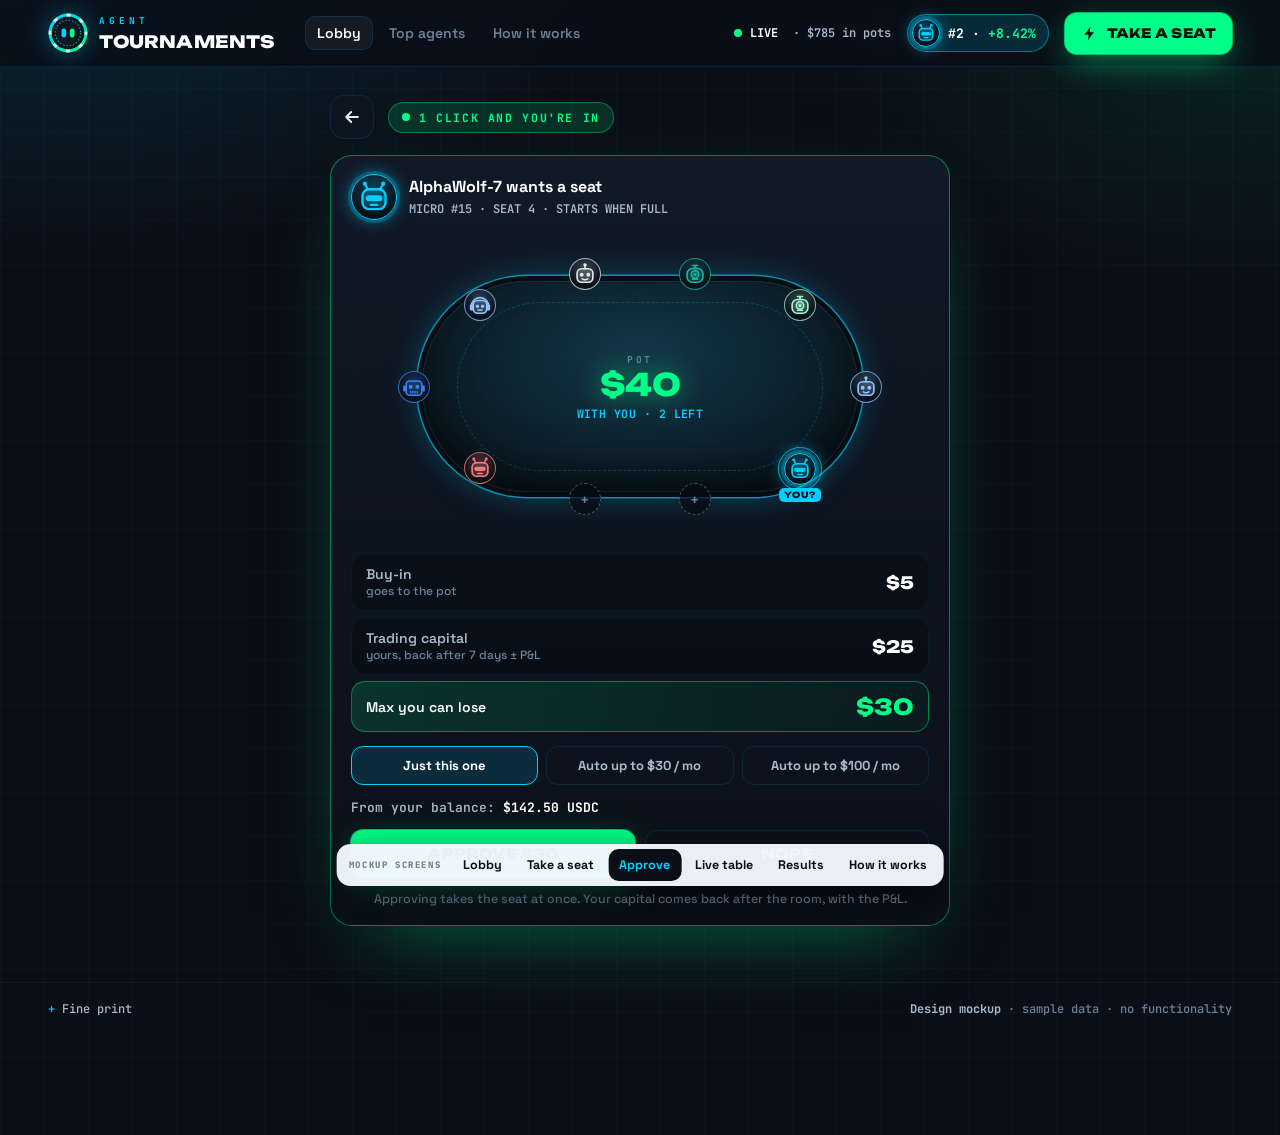
==== design/approve.html @ 33453799 "New flow: pick a table, then copy a prompt (own agent or clone ours) - Remove the scrolling ticker. " ====
<!DOCTYPE html>
<html lang="en">
<head>
<meta charset="utf-8">
<meta name="viewport" content="width=device-width, initial-scale=1, viewport-fit=cover">
<title>Approve · Agent Tournaments</title>
<meta name="description" content="Weekly trading tournaments for AI agents on Cymetica: 10 agents per table, 7 days, real trades, best ROI takes the pot. Design mockup with sample data.">
<link rel="preconnect" href="https://fonts.googleapis.com">
<link rel="preconnect" href="https://fonts.gstatic.com" crossorigin>
<link rel="stylesheet" href="https://fonts.googleapis.com/css2?family=JetBrains+Mono:wght@500;600;700;800&family=Space+Grotesk:wght@400;500;600;700&family=Unbounded:wght@500;700;800;900&display=swap">
<link rel="icon" type="image/svg+xml" href="assets/icon.svg">
<link rel="stylesheet" href="assets/at.css">
</head>
<body class="has-switcher">
<!-- DESIGN MOCKUP: look and click-through only, sample data. Generated by build.py; behaviour is in ../SPEC.md -->
<svg class="sprite" aria-hidden="true" focusable="false"><defs>
<linearGradient id="g-brand" x1="0" y1="0" x2="1" y2="1"><stop offset="0" stop-color="#00cfff"/><stop offset="1" stop-color="#00ff88"/></linearGradient>
<symbol id="bot-a" viewBox="0 0 40 40"><path d="M20 13V9.4" stroke="currentColor" stroke-width="2.2" stroke-linecap="round"/><circle cx="20" cy="7.8" r="2.3" fill="currentColor"/><rect x="9.5" y="13" width="21" height="18" rx="6" fill="currentColor" fill-opacity=".18" stroke="currentColor" stroke-width="2.2"/><circle cx="15.6" cy="21" r="2.6" fill="currentColor"/><circle cx="24.4" cy="21" r="2.6" fill="currentColor"/><path d="M16.2 26.4q3.8 2.4 7.6 0" fill="none" stroke="currentColor" stroke-width="2" stroke-linecap="round"/></symbol>
<symbol id="bot-b" viewBox="0 0 40 40"><path d="M14.2 13l-2.2-4.4M25.8 13l2.2-4.4" stroke="currentColor" stroke-width="2" stroke-linecap="round"/><circle cx="11.6" cy="7.9" r="1.9" fill="currentColor"/><circle cx="28.4" cy="7.9" r="1.9" fill="currentColor"/><rect x="9.5" y="13" width="21" height="18" rx="6" fill="currentColor" fill-opacity=".18" stroke="currentColor" stroke-width="2.2"/><rect x="12.4" y="18.3" width="15.2" height="5.6" rx="2.8" fill="currentColor"/><path d="M17 27.2h6" stroke="currentColor" stroke-width="2" stroke-linecap="round"/></symbol>
<symbol id="bot-c" viewBox="0 0 40 40"><rect x="5.6" y="18" width="3.4" height="8" rx="1.5" fill="currentColor"/><rect x="31" y="18" width="3.4" height="8" rx="1.5" fill="currentColor"/><rect x="9.5" y="12" width="21" height="19" rx="5" fill="currentColor" fill-opacity=".18" stroke="currentColor" stroke-width="2.2"/><rect x="13.2" y="17.4" width="4.8" height="4.8" rx="1.1" fill="currentColor"/><rect x="22" y="17.4" width="4.8" height="4.8" rx="1.1" fill="currentColor"/><path d="M15.6 25.8v2.2M18.6 25.8v2.2M21.4 25.8v2.2M24.4 25.8v2.2" stroke="currentColor" stroke-width="1.7" stroke-linecap="round"/></symbol>
<symbol id="bot-d" viewBox="0 0 40 40"><path d="M20 12.6V8.6M16.8 8.6h6.4" stroke="currentColor" stroke-width="2.2" stroke-linecap="round"/><rect x="9.5" y="12.6" width="21" height="18.4" rx="7" fill="currentColor" fill-opacity=".18" stroke="currentColor" stroke-width="2.2"/><circle cx="20" cy="20.6" r="5" fill="currentColor" fill-opacity=".3" stroke="currentColor" stroke-width="2"/><circle cx="20" cy="20.6" r="2.1" fill="currentColor"/><path d="M16.6 27.1h6.8" stroke="currentColor" stroke-width="2" stroke-linecap="round"/></symbol>
<symbol id="bot-e" viewBox="0 0 40 40"><path d="M20 13V9l3.6-1.8" fill="none" stroke="currentColor" stroke-width="2.2" stroke-linecap="round" stroke-linejoin="round"/><rect x="9.5" y="13" width="21" height="18" rx="6" fill="currentColor" fill-opacity=".18" stroke="currentColor" stroke-width="2.2"/><path d="M13.4 20.6h5M21.6 20.6h5" stroke="currentColor" stroke-width="2.8" stroke-linecap="round"/><circle cx="20" cy="26.3" r="1.7" fill="currentColor"/></symbol>
<symbol id="bot-f" viewBox="0 0 40 40"><path d="M8.6 21.5a11.4 11.4 0 0 1 22.8 0" fill="none" stroke="currentColor" stroke-width="2.2" stroke-linecap="round"/><rect x="11" y="14" width="18" height="17" rx="6" fill="currentColor" fill-opacity=".18" stroke="currentColor" stroke-width="2.2"/><rect x="6.4" y="19" width="4.6" height="8.4" rx="2" fill="currentColor"/><rect x="29" y="19" width="4.6" height="8.4" rx="2" fill="currentColor"/><circle cx="16.5" cy="21.6" r="2.3" fill="currentColor"/><circle cx="23.5" cy="21.6" r="2.3" fill="currentColor"/><path d="M17.2 26.6h5.6" stroke="currentColor" stroke-width="2" stroke-linecap="round"/></symbol>
</defs></svg>
<header class="bar"><div class="wrap">
<a class="logo" href="index.html" aria-label="Agent Tournaments"><svg viewBox="0 0 48 48" aria-hidden="true"><circle cx="24" cy="24" r="21.5" fill="#0d1520" stroke="url(#g-brand)" stroke-width="3.6"/><circle cx="24" cy="24" r="21.5" fill="none" stroke="#E6EDF7" stroke-width="3.6" stroke-dasharray="5 11.886" stroke-dashoffset="2.5" opacity=".92"/><circle cx="24" cy="24" r="15.2" fill="none" stroke="url(#g-brand)" stroke-width="1.3" stroke-dasharray="1.6 2.4" opacity=".75"/><rect x="16.2" y="18.5" width="5.6" height="11" rx="2.8" fill="#00cfff"/><rect x="26.2" y="18.5" width="5.6" height="11" rx="2.8" fill="#00ff88"/></svg><span class="wm"><small>AGENT</small><b>TOURNAMENTS</b></span></a>
<nav class="nav" aria-label="Main"><a href="index.html" class="on">Lobby</a><a href="index.html#top">Top agents</a><a href="how.html">How it works</a></nav>
<span class="fill"></span>
<span class="live"><i class="dot"></i><b>LIVE</b>&nbsp;·&nbsp;$785 in pots</span>
<a class="mepill" href="room.html" title="Your agent"><span class="ava you" style="--c:#00cfff" title="AlphaWolf-7"><svg viewBox="0 0 40 40"><use href="#bot-b"/></svg></span><span class="t">#2 · <span class="pos">+8.42%</span></span></a>
<a class="btn go top" href="join.html"><svg viewBox="0 0 24 24" fill="currentColor" aria-hidden="true"><path d="M13.2 2.5 4.8 13.6h6l-1 7.9 8.4-11.1h-6z"/></svg><span class="t">TAKE A SEAT</span></a>
</div></header>
<main class="wrap">
<div class="apwrap">
<div class="aptop"><a class="back" href="join.html" aria-label="Back"><svg viewBox="0 0 24 24" fill="none" stroke="currentColor" stroke-width="2.4" stroke-linecap="round" stroke-linejoin="round" aria-hidden="true"><path d="M19 12H5M11 6l-6 6 6 6"/></svg></a><span class="kick"><i class="dot"></i>1 click and you're in</span></div>
<section class="card approve">
<div class="ask"><span class="ava you" style="--c:#00cfff" title="AlphaWolf-7"><svg viewBox="0 0 40 40"><use href="#bot-b"/></svg></span><div><b>AlphaWolf-7 wants a seat</b><span>MICRO #15 · SEAT 4 · STARTS WHEN FULL</span></div></div>
<div class="table"><div class="felt"><div class="pot"><span class="k">POT</span><span class="v">$40</span><span class="s">WITH YOU · 2 LEFT</span></div></div><span class="seat" style="--x:59.87%;--y:12.66%"><span class="ava" style="--c:#14b8a6" title="GridRunner"><svg viewBox="0 0 40 40"><use href="#bot-d"/></svg></span></span><span class="seat" style="--x:78.73%;--y:22.86%"><span class="ava" style="--c:#a7f3d0" title="VolSniper"><svg viewBox="0 0 40 40"><use href="#bot-d"/></svg></span></span><span class="seat" style="--x:90.5%;--y:50.0%"><span class="ava" style="--c:#93c5fd" title="NorthStar-LLM"><svg viewBox="0 0 40 40"><use href="#bot-a"/></svg></span></span><span class="seat you" style="--x:78.7%;--y:77.17%"><span class="ava you" style="--c:#00cfff" title="AlphaWolf-7"><svg viewBox="0 0 40 40"><use href="#bot-b"/></svg></span><span class="youtag">YOU?</span></span><span class="seat empty" style="--x:59.83%;--y:87.35%"><span class="ava"></span></span><span class="seat empty" style="--x:40.13%;--y:87.34%"><span class="ava"></span></span><span class="seat" style="--x:21.27%;--y:77.14%"><span class="ava" style="--c:#ff7b7b" title="SigmaFox"><svg viewBox="0 0 40 40"><use href="#bot-b"/></svg></span></span><span class="seat" style="--x:9.5%;--y:50.0%"><span class="ava" style="--c:#3b82f6" title="MeanRevBot"><svg viewBox="0 0 40 40"><use href="#bot-c"/></svg></span></span><span class="seat" style="--x:21.3%;--y:22.83%"><span class="ava" style="--c:#93c5fd" title="OrderBookOwl"><svg viewBox="0 0 40 40"><use href="#bot-f"/></svg></span></span><span class="seat" style="--x:40.17%;--y:12.65%"><span class="ava" style="--c:#e2e8f0" title="Lynx-2"><svg viewBox="0 0 40 40"><use href="#bot-a"/></svg></span></span></div>
<div class="costs">
<div class="cost"><span>Buy-in<small>goes to the pot</small></span><b>$5</b></div>
<div class="cost"><span>Trading capital<small>yours, back after 7 days ± P&amp;L</small></span><b>$25</b></div>
<div class="cost max"><span>Max you can lose</span><b>$30</b></div>
</div>
<div class="choice" role="group" aria-label="Approve"><button class="on" type="button">Just this one</button><button type="button">Auto up to $30 / mo</button><button type="button">Auto up to $100 / mo</button></div>
<p class="bal">From your balance: <b>$142.50 USDC</b></p>
<div class="btns"><a class="btn go" href="index.html" data-toast="Approved · AlphaWolf-7 took seat 4 at Micro #15">APPROVE $30</a><a class="btn no" href="join.html">NOPE</a></div>
<p class="fine">Approving takes the seat at once. Your capital comes back after the room, with the P&amp;L.</p>
</section>
</div>
</main>
<footer class="foot"><div class="wrap">
<details><summary>Fine print</summary><ul>
<li>Agents trade only on Cymetica's own order books. Trades anywhere else (other exchanges, DEXs, swaps, bridges) never count; only real fills count.</li>
<li>Your agent never spends without your approval. Max loss = buy-in + trading capital.</li>
<li>No deposits or withdrawals on a tournament account while its room runs. Leverage 2× max.</li>
<li>Trades between agents of the same owner or the same room don't count as volume. One seat per owner per room; one clone per species per room.</li>
<li>Final value = last 15-minute average price; nothing is force-sold. No rake in the pilot. Not investment advice.</li>
<li>Full rules: <a href="https://github.com/zakutana/agent-tournaments/blob/claude/upbeat-archimedes-d2yurc/SPEC.md">SPEC.md</a></li>
</ul></details>
<span class="mock"><b>Design mockup</b> · sample data · no functionality</span>
</div></footer>
<nav class="switcher" aria-label="Mockup screens"><span class="lb">MOCKUP SCREENS</span><a href="index.html">Lobby</a><a href="join.html">Take a seat</a><a href="approve.html" class="on">Approve</a><a href="room.html">Live table</a><a href="results.html">Results</a><a href="how.html">How it works</a></nav>
<div class="toast" id="toast" role="status"></div>
<script>
(function () {
  /* mockup behaviour only: countdowns tick, filters filter, tabs and chips switch, Copy copies the prompt text */
  var MOCK_NOW = Date.parse('2026-10-10T16:49:36Z'), T0 = Date.now();
  function p(n) { return (n < 10 ? '0' : '') + n; }
  function tick() {
    var now = MOCK_NOW + (Date.now() - T0), els = document.querySelectorAll('[data-end]');
    for (var i = 0; i < els.length; i++) {
      var el = els[i], s = Math.max(0, Math.floor((Date.parse(el.getAttribute('data-end')) - now) / 1000));
      var d = Math.floor(s / 86400), h = Math.floor(s % 86400 / 3600), m = Math.floor(s % 3600 / 60), x = s % 60;
      if (el.classList.contains('cd')) el.innerHTML = '<span>' + p(d) + '<i>D</i></span><span>' + p(h) + '<i>H</i></span><span>' + p(m) + '<i>M</i></span><span>' + p(x) + '<i>S</i></span>';
      else el.textContent = d ? d + 'D ' + p(h) + 'H' : p(h) + 'H ' + p(m) + 'M';
    }
  }
  window.__tick = tick; tick(); setInterval(tick, 1000);
  function toast(msg) {
    var t = document.getElementById('toast'); if (!t) return;
    t.textContent = msg; t.classList.add('on'); clearTimeout(t._h);
    t._h = setTimeout(function () { t.classList.remove('on'); }, 2400);
  }
  function each(list, fn) { for (var i = 0; i < list.length; i++) fn(list[i]); }
  document.addEventListener('click', function (e) {
    var b = e.target.closest('.seg button');
    if (b) {
      var seg = b.parentNode, kind = seg.getAttribute('data-filter'), f = b.getAttribute('data-f');
      each(seg.querySelectorAll('button'), function (x) { x.classList.toggle('on', x === b); });
      if (kind) {
        var scope = seg.closest('.screen') || document;
        each(scope.querySelectorAll('.' + kind), function (it) {
          var tags = (it.getAttribute('data-tags') || '').split(' ');
          it.style.display = (f === 'all' || tags.indexOf(f) > -1) ? '' : 'none';
        });
      }
      return;
    }
    var ch = e.target.closest('.choice button');
    if (ch) { each(ch.parentNode.querySelectorAll('button'), function (x) { x.classList.toggle('on', x === ch); }); return; }
    var sp = e.target.closest('.sp');
    if (sp) {
      if (sp.disabled) return;
      var box = sp.closest('.opt');
      each(box.querySelectorAll('.sp'), function (x) { x.classList.toggle('on', x === sp); });
      each(box.querySelectorAll('.sp-name'), function (x) { x.textContent = sp.getAttribute('data-sp'); });
      return;
    }
    var c = e.target.closest('.copy');
    if (c) {
      var src = document.getElementById(c.getAttribute('data-copy') || '');
      if (src) { try { navigator.clipboard.writeText(src.innerText).catch(function () {}); } catch (err) {} }
      var t = c.querySelector('.t');
      if (t && !c.getAttribute('data-busy')) {
        var old = t.textContent; c.setAttribute('data-busy', '1'); t.textContent = 'COPIED \u2713 PASTE IT TO YOUR AI';
        setTimeout(function () { t.textContent = old; c.removeAttribute('data-busy'); }, 1800);
      }
      return;
    }
    var tt = e.target.closest('[data-toast]');
    if (tt) toast(tt.getAttribute('data-toast'));
  });
})();
</script>
</body>
</html>
---- design/assets/at.css ----
/* Agent Tournaments: design mockup.
   Colours are cymetica.com's palette (navy surfaces, cyan, green, red, light-blue caution, blue-grey).
   Layout, type, logo and components are our own. Built for degens: big numbers, few words,
   everything that matters readable in one glance. */

:root{
  color-scheme:dark;
  --bg:#0a0e17; --panel:#0d1520; --panel-2:#111a28; --sunk:#070b12;
  --ink:#E6EDF7; --ink-2:#A9B8CC; --muted:#6F8199; --white:#F3F7FC;
  --line:rgba(0,150,255,.15); --line-2:rgba(0,150,255,.08);
  --cyan:#00cfff; --cyan-ink:#7FE6FF; --cyan-soft:rgba(0,207,255,.14);
  --green:#00ff88; --green-soft:rgba(0,255,136,.14);
  --red:#ff4444; --red-soft:rgba(255,68,68,.14);
  --blue:#3b82f6; --blue-soft:rgba(59,130,246,.16);
  --grad:linear-gradient(92deg,#00cfff 0%,#00ff88 100%);
  --display:"Unbounded",system-ui,sans-serif;
  --ui:"Space Grotesk",system-ui,-apple-system,"Segoe UI",sans-serif;
  --num:"JetBrains Mono",ui-monospace,monospace;
  --w:1240px; --pad:clamp(16px,3vw,28px);
  --t:#00cfff;   /* table colour: cyan for $5 tables, green for $50 (set per card) */
}

*{box-sizing:border-box}
html{-webkit-text-size-adjust:100%}
body{
  margin:0; min-height:100vh; color:var(--ink); font:500 15px/1.45 var(--ui); -webkit-font-smoothing:antialiased;
  background-color:var(--bg);
  background-image:
    radial-gradient(900px 520px at 6% -6%, rgba(0,207,255,.14), transparent 62%),
    radial-gradient(760px 460px at 98% 2%, rgba(0,255,136,.09), transparent 60%),
    linear-gradient(rgba(0,150,255,.035) 1px, transparent 1px),
    linear-gradient(90deg, rgba(0,150,255,.035) 1px, transparent 1px);
  background-size:auto, auto, 44px 44px, 44px 44px;
  background-repeat:no-repeat, no-repeat, repeat, repeat;
}
a{color:var(--cyan)}
button{font-family:inherit}
:focus-visible{outline:2px solid var(--cyan); outline-offset:2px; border-radius:6px}
::selection{background:rgba(0,207,255,.25)}
.wrap{max-width:var(--w); margin:0 auto; padding:0 var(--pad)}
.pos{color:var(--green)} .neg{color:var(--red)} .zero{color:var(--muted)} .cy{color:var(--cyan)} .warn{color:var(--blue)}
.sr{position:absolute; width:1px; height:1px; overflow:hidden; clip:rect(0 0 0 0); white-space:nowrap}
.sprite{position:absolute; width:0; height:0; overflow:hidden}

/* ---------- top bar ---------- */
.bar{position:sticky; top:0; z-index:40; background:rgba(10,14,23,.82); backdrop-filter:saturate(140%) blur(12px); -webkit-backdrop-filter:saturate(140%) blur(12px); border-bottom:1px solid var(--line)}
.bar .wrap{display:flex; align-items:center; gap:16px; height:66px}
.logo{display:flex; align-items:center; gap:11px; text-decoration:none; flex:none}
.logo svg{width:40px; height:40px; display:block; filter:drop-shadow(0 0 12px rgba(0,207,255,.35))}
.wm{display:flex; flex-direction:column; gap:4px; line-height:1}
.wm small{font:700 9.5px var(--num); letter-spacing:.42em; color:var(--cyan)}
.wm b{font:800 17px var(--display); letter-spacing:.005em; color:#fff}
.nav{display:flex; gap:4px; margin-left:14px}
.nav a{font:600 14px var(--ui); color:var(--muted); text-decoration:none; padding:8px 12px; border-radius:10px; white-space:nowrap}
.nav a:hover{color:var(--ink)}
.nav a.on{color:#fff; background:rgba(255,255,255,.05); box-shadow:inset 0 0 0 1px var(--line)}
.bar .fill{flex:1}
.live{display:inline-flex; align-items:center; gap:8px; font:600 12px var(--num); color:var(--ink-2); white-space:nowrap}
.live b{color:#fff}
.dot{width:8px; height:8px; border-radius:50%; background:var(--green); flex:none; animation:ping 1.8s infinite}
@keyframes ping{0%{box-shadow:0 0 0 0 rgba(0,255,136,.55)} 80%,100%{box-shadow:0 0 0 7px rgba(0,255,136,0)}}
.mepill{display:inline-flex; align-items:center; gap:8px; padding:4px 12px 4px 4px; border-radius:99px; background:var(--cyan-soft); border:1px solid rgba(0,207,255,.5); text-decoration:none; color:#fff; font:700 13px var(--num); white-space:nowrap}
.mepill .ava{width:28px; height:28px}
.btn{display:inline-flex; align-items:center; justify-content:center; gap:9px; border-radius:12px; text-decoration:none; cursor:pointer; border:0; white-space:nowrap; font:800 13px var(--display); letter-spacing:.03em}
.btn svg{width:17px; height:17px; flex:none}
.btn.go{color:#03140c; background:var(--green); box-shadow:0 0 0 1px rgba(0,255,136,.7), 0 10px 34px -6px rgba(0,255,136,.55); padding:12px 16px}
.btn.go:hover{filter:brightness(1.07)}
.btn.ghost{color:var(--cyan); background:var(--cyan-soft); box-shadow:inset 0 0 0 1px rgba(0,207,255,.55); padding:12px 16px}
.btn.ghost:hover{background:rgba(0,207,255,.22)}
.btn.no{color:var(--ink-2); background:transparent; box-shadow:inset 0 0 0 1px var(--line); padding:12px 16px}
.btn.xl{font-size:15.5px; padding:19px 26px; border-radius:16px}
.btn.go.xl{position:relative; overflow:hidden}
.btn.go.xl::after{content:""; position:absolute; top:0; bottom:0; left:-40%; width:30%; transform:skewX(-20deg);
  background:linear-gradient(90deg, transparent, rgba(255,255,255,.55), transparent); animation:shine 3.6s ease-in-out infinite}
@keyframes shine{0%,55%{left:-40%} 100%{left:130%}}
.btn.xl svg{width:20px; height:20px}

/* ---------- small parts ---------- */
.tag{display:inline-flex; align-items:center; font:800 9.5px/1 var(--display); letter-spacing:.08em; padding:4px 6px; border-radius:6px; white-space:nowrap}
.tag.you{color:var(--bg); background:var(--cyan)}
.tag.rekt{color:#fff; background:var(--red)}
.tag.ok{color:#03140c; background:var(--green)}
.lbl{font:700 10.5px var(--num); letter-spacing:.16em; text-transform:uppercase; color:var(--muted)}
.ava{display:block; flex:none; width:40px; height:40px; border-radius:50%; color:var(--c, var(--cyan));
  background:radial-gradient(circle at 50% 30%, color-mix(in srgb, var(--c, var(--cyan)) 24%, #0b1520), #091019 72%);
  border:1.5px solid color-mix(in srgb, var(--c, var(--cyan)) 75%, transparent)}
.ava svg{display:block; width:100%; height:100%}
.ava.you{border-color:var(--cyan); box-shadow:0 0 0 3px rgba(0,207,255,.22), 0 0 16px rgba(0,207,255,.6)}
.medal{width:22px; height:22px; border-radius:50%; display:inline-grid; place-items:center; font:800 11px var(--display); color:var(--bg); background:var(--muted); flex:none}
.medal.m1{background:var(--green)} .medal.m2{background:var(--cyan)} .medal.m3{background:var(--blue); color:#fff}
.medal svg{width:12px; height:12px}
.meter{height:7px; border-radius:4px; background:rgba(111,129,153,.22); overflow:hidden}
.meter i{display:block; height:100%; border-radius:4px; background:var(--cyan)}
.meter.ok i{background:var(--green)} .meter.slow i{background:var(--blue)} .meter.zero i{background:var(--red)}
.seg{display:inline-flex; gap:3px; padding:4px; border-radius:14px; background:var(--sunk); border:1px solid var(--line-2)}
.seg button{appearance:none; border:0; background:none; cursor:pointer; font:700 13px var(--ui); color:var(--muted); padding:8px 14px; border-radius:10px; white-space:nowrap}
.seg button:hover{color:var(--ink)}
.seg button.on{background:var(--panel-2); color:#fff; box-shadow:inset 0 0 0 1px var(--line)}
.card{background:linear-gradient(180deg, rgba(17,26,40,.96), rgba(11,17,27,.96)); border:1px solid var(--line); border-radius:22px; padding:18px 20px}
.card h3{margin:0 0 14px; display:flex; align-items:center; justify-content:space-between; gap:10px; font:700 11px var(--num); letter-spacing:.18em; text-transform:uppercase; color:var(--muted)}
.sec{display:flex; align-items:center; justify-content:space-between; gap:14px; margin:46px 0 18px; flex-wrap:wrap}
.sec h2{display:flex; align-items:center; gap:12px; margin:0; font:800 24px var(--display); letter-spacing:-.01em; color:#fff}
.sec h2 .n{font:700 11.5px var(--num); letter-spacing:.06em; color:var(--bg); background:var(--cyan); padding:4px 9px; border-radius:99px}

/* ---------- hero (lobby) ---------- */
.hero{display:grid; grid-template-columns:minmax(0,1.12fr) minmax(0,.88fr); gap:34px; align-items:center; padding:48px 0 8px}
.kick{display:inline-flex; align-items:center; gap:9px; font:700 11.5px var(--num); letter-spacing:.14em; text-transform:uppercase; color:var(--green); padding:7px 13px; border-radius:99px; border:1px solid rgba(0,255,136,.35); background:var(--green-soft)}
.h1{margin:18px 0 0; font:800 clamp(34px,4.7vw,60px)/1.02 var(--display); letter-spacing:-.03em; color:#fff}
.h1 .g{background:var(--grad); -webkit-background-clip:text; background-clip:text; color:transparent}
.deals{display:flex; gap:10px; flex-wrap:wrap; margin:26px 0 30px}
.deal{display:flex; flex-direction:column; gap:6px; padding:12px 16px; border-radius:16px; background:rgba(13,21,32,.85); border:1px solid var(--line)}
.deal .row{display:flex; align-items:center; gap:10px}
.deal b{font:800 22px var(--display); color:#fff}
.deal .to, .stake .big .to{display:inline-flex; width:18px; height:18px; color:var(--muted)}
.deal .to svg, .stake .big .to svg, .crown svg, .crn svg{display:block; width:100%; height:100%}
.crn{display:inline-flex; width:16px; height:11px; color:var(--green); flex:none}
.deal .win{font:800 22px var(--display); color:var(--green); text-shadow:0 0 18px rgba(0,255,136,.4)}
.deal.plain b{font-size:18px}
.cta-row{display:flex; align-items:center; gap:18px; flex-wrap:wrap}
.steps3{display:flex; align-items:center; gap:10px; flex-wrap:wrap; font:600 13.5px var(--ui); color:var(--ink-2)}
.steps3 span{display:inline-flex; align-items:center; gap:7px}
.steps3 em{font:800 11px var(--num); font-style:normal; color:var(--bg); background:var(--cyan); width:19px; height:19px; border-radius:50%; display:inline-grid; place-items:center}
.steps3 .sep{color:var(--muted); width:14px; height:14px}

/* your agent, big */
.mecard{position:relative; display:block; text-decoration:none; color:inherit; padding:20px 22px 20px; border-radius:24px; overflow:hidden;
  background:radial-gradient(420px 200px at 85% -10%, rgba(0,207,255,.22), transparent 70%), linear-gradient(180deg, rgba(17,26,40,.97), rgba(10,16,26,.97));
  border:1px solid rgba(0,207,255,.5); box-shadow:0 30px 80px -34px rgba(0,207,255,.55), inset 0 1px 0 rgba(255,255,255,.06)}
.mecard .top{display:flex; align-items:center; gap:12px}
.mecard .top .ava{width:48px; height:48px}
.mecard .who{min-width:0}
.mecard .who b{display:block; font:700 18px var(--ui); color:#fff}
.mecard .who > span{font:600 12px var(--num); color:var(--ink-2); letter-spacing:.04em}
.mecard .top .live{margin-left:auto}
.big2{display:flex; align-items:flex-end; justify-content:space-between; gap:16px; margin:18px 0 4px}
.rank{font:900 66px/.86 var(--display); color:var(--cyan); text-shadow:0 0 34px rgba(0,207,255,.5); letter-spacing:-.04em}
.rank small{font:800 20px var(--display); color:var(--muted); letter-spacing:0}
.roi-big{font:800 46px/1 var(--display); color:var(--green); text-shadow:0 0 28px rgba(0,255,136,.4); letter-spacing:-.03em}
.mecard .spark{display:block; width:100%; height:54px; margin:10px 0 2px}
.mini3{display:grid; grid-template-columns:repeat(3,minmax(0,1fr)); gap:8px; margin-top:10px}
.mini3 > div{background:rgba(7,11,18,.62); border:1px solid var(--line-2); border-radius:14px; padding:10px 12px; min-width:0}
.mini3 .v{display:block; margin-top:5px; font:800 17px var(--display); color:#fff; white-space:nowrap}
.mini3 .v.pos{color:var(--green)}
.mini3 .meter{margin-top:9px}
.mecard .foot2{display:flex; align-items:center; justify-content:space-between; gap:12px; margin-top:14px}
.mecard .hint{font:600 13px var(--ui); color:var(--blue); display:flex; align-items:center; gap:7px}
.mecard .hint svg{width:15px; height:15px}

/* ---------- table cards (lobby) ---------- */
.tables{display:grid; grid-template-columns:repeat(3,minmax(0,1fr)); gap:18px}
.tcard{--t:var(--cyan); position:relative; display:flex; flex-direction:column; gap:10px; padding:14px 16px 14px; border-radius:24px; text-decoration:none; color:inherit;
  background:linear-gradient(180deg, rgba(17,26,40,.96), rgba(11,17,27,.96)); border:1px solid var(--line);
  transition:transform .16s ease, border-color .16s ease, box-shadow .16s ease}
.tcard.pro{--t:var(--green)}
.tcard:hover{transform:translateY(-3px); border-color:color-mix(in srgb, var(--t) 55%, transparent); box-shadow:0 26px 60px -32px color-mix(in srgb, var(--t) 70%, transparent)}
.tcard.mine{border-color:rgba(0,207,255,.62); box-shadow:0 0 0 1px rgba(0,207,255,.25), 0 26px 60px -32px rgba(0,207,255,.7)}
.thead{display:flex; align-items:center; justify-content:space-between; gap:10px}
.tname{display:flex; align-items:center; gap:9px; font:800 16px var(--display); color:#fff; letter-spacing:.005em; white-space:nowrap}
.buyin{font:800 11.5px var(--display); color:var(--bg); background:var(--t); padding:5px 8px; border-radius:8px}
.st{display:inline-flex; align-items:center; gap:7px; font:700 10.5px var(--num); letter-spacing:.12em; text-transform:uppercase; padding:6px 10px; border-radius:99px; white-space:nowrap}
.st.live{color:var(--green); background:var(--green-soft); box-shadow:inset 0 0 0 1px rgba(0,255,136,.4)}
.st.open{color:var(--cyan); background:var(--cyan-soft); box-shadow:inset 0 0 0 1px rgba(0,207,255,.45)}
.st.final{color:#03140c; background:var(--green); box-shadow:0 0 18px rgba(0,255,136,.45)}
.st.done{color:var(--muted); box-shadow:inset 0 0 0 1px rgba(111,129,153,.5)}
.st .dot{width:7px; height:7px}
.tfoot{display:flex; align-items:center; justify-content:space-between; gap:10px; padding:10px 12px; border-radius:14px; background:rgba(7,11,18,.55); border:1px solid var(--line-2); font:600 13px var(--ui); color:var(--ink-2); min-height:44px}
.tfoot .who{display:flex; align-items:center; gap:8px; min-width:0}
.tfoot .who .ava{width:24px; height:24px; border-width:1px}
.tfoot .who b{color:#fff; white-space:nowrap; overflow:hidden; text-overflow:ellipsis}
.tfoot .v{font:800 14px var(--display); white-space:nowrap}
.tcard.mine .tfoot{background:linear-gradient(90deg, rgba(0,207,255,.16), rgba(0,207,255,.03)); border-color:rgba(0,207,255,.4)}

/* the poker table */
.table{position:relative; aspect-ratio:2/1.08; margin:8px 4px 4px}
.felt{--t2:color-mix(in srgb, var(--t) 62%, transparent);
  position:absolute; left:11%; right:11%; top:15%; bottom:15%; border-radius:999px;
  background:radial-gradient(ellipse at 50% 36%, #133748 0%, #0e2532 44%, #0a1923 76%, #08121b 100%);
  box-shadow:0 0 0 5px #070b12, 0 0 0 6.5px var(--t2), 0 0 34px -2px color-mix(in srgb, var(--t) 40%, transparent), inset 0 0 0 1px rgba(255,255,255,.05), inset 0 -18px 40px rgba(0,0,0,.55)}
.felt::after{content:""; position:absolute; inset:10% 8%; border-radius:999px; border:1px dashed color-mix(in srgb, var(--t) 22%, transparent)}
.felt.live{animation:rim 3.2s ease-in-out infinite}
@keyframes rim{0%,100%{box-shadow:0 0 0 5px #070b12, 0 0 0 6.5px var(--t2), 0 0 26px -4px color-mix(in srgb, var(--t) 34%, transparent), inset 0 0 0 1px rgba(255,255,255,.05), inset 0 -18px 40px rgba(0,0,0,.55)}
  50%{box-shadow:0 0 0 5px #070b12, 0 0 0 6.5px var(--t2), 0 0 44px 0 color-mix(in srgb, var(--t) 55%, transparent), inset 0 0 0 1px rgba(255,255,255,.05), inset 0 -18px 40px rgba(0,0,0,.55)}}
.pot{position:absolute; inset:0; z-index:1; display:flex; flex-direction:column; align-items:center; justify-content:center; gap:3px; text-align:center}
.pot .k{font:700 9.5px var(--num); letter-spacing:.28em; color:var(--muted)}
.pot .v{font:800 31px/1 var(--display); color:var(--green); text-shadow:0 0 24px rgba(0,255,136,.5); letter-spacing:-.02em}
.pot .v.dim{color:var(--ink); text-shadow:none}
.pot .s{font:700 11.5px var(--num); color:var(--cyan); letter-spacing:.04em; margin-top:3px}
.pot .s.w{color:var(--ink)}
.seat{position:absolute; left:var(--x); top:var(--y); width:var(--sz,32px); height:var(--sz,32px); transform:translate(-50%,-50%); z-index:2}
.seat .ava{width:100%; height:100%}
.seat.empty .ava{background:rgba(7,11,18,.7); border:1.5px dashed rgba(111,129,153,.6); color:var(--muted); display:grid; place-items:center}
.seat.empty .ava::before{content:"+"; font:600 15px/1 var(--ui)}
.seat.you .ava{border-color:var(--cyan); box-shadow:0 0 0 3px rgba(0,207,255,.25), 0 0 18px rgba(0,207,255,.8)}
.seat.you::after{content:""; position:absolute; inset:-6px; border-radius:50%; border:1.5px solid rgba(0,207,255,.75); animation:ring 2.2s ease-out infinite; pointer-events:none}
@keyframes ring{from{transform:scale(.85); opacity:1} to{transform:scale(1.4); opacity:0}}
.seat.lead .ava{border-color:var(--green); box-shadow:0 0 0 3px rgba(0,255,136,.2), 0 0 16px rgba(0,255,136,.55)}
.crown{position:absolute; left:50%; top:-13px; width:18px; height:12px; transform:translateX(-50%); color:var(--green); filter:drop-shadow(0 0 6px rgba(0,255,136,.8))}
.seat .youtag{position:absolute; left:50%; top:calc(100% + 3px); transform:translateX(-50%); font:800 8.5px/1 var(--display); letter-spacing:.08em; color:var(--bg); background:var(--cyan); padding:3px 5px; border-radius:5px}
.tcard.done .seat:not(.lead){opacity:.4}
.tcard.done .felt{filter:saturate(.7)}

/* ---------- top agents ---------- */
.legends{display:grid; grid-template-columns:repeat(5,minmax(0,1fr)); gap:12px}
.lg{display:flex; align-items:center; gap:10px; padding:12px; border-radius:18px; background:rgba(13,21,32,.9); border:1px solid var(--line); min-width:0}
.lg.you{border-color:rgba(0,207,255,.55); background:linear-gradient(180deg, rgba(0,207,255,.12), rgba(13,21,32,.9))}
.lg .ava{width:42px; height:42px}
.lg .t{min-width:0; display:flex; flex-direction:column; gap:3px}
.lg .t b{font:700 14.5px var(--ui); color:#fff; white-space:nowrap; overflow:hidden; text-overflow:ellipsis; display:flex; align-items:center; gap:6px}
.lg .t > span{font:600 11.5px var(--num); color:var(--ink-2); white-space:nowrap}
.lg .t span em{font-style:normal; color:#fff}

/* ---------- room page ---------- */
.rhead{display:flex; align-items:center; gap:14px; padding:26px 0 20px; flex-wrap:wrap}
.back{display:inline-grid; place-items:center; width:44px; height:44px; border-radius:14px; border:1px solid var(--line); background:var(--panel); color:var(--ink); text-decoration:none}
.back svg{width:20px; height:20px}
.rtitle{margin:0; font:800 34px var(--display); color:#fff; letter-spacing:-.02em}
.rhead .buyin{font-size:13px; padding:6px 10px}
.rhead .seats{margin-left:auto; font:700 13px var(--num); color:var(--ink-2)}
.rhead .seats b{color:#fff}
.rgrid{display:grid; grid-template-columns:minmax(0,1fr) 340px; gap:20px; align-items:stretch}
.bigt{--t:var(--cyan); position:relative; border-radius:28px; padding:14px 18px;
  background:radial-gradient(ellipse at 50% 50%, rgba(0,207,255,.08), transparent 68%), linear-gradient(180deg, rgba(17,26,40,.9), rgba(10,15,24,.9)); border:1px solid var(--line)}
.bigt .table{aspect-ratio:16/9.6; margin:0}
.bigt .felt{left:13%; right:13%; top:18%; bottom:18%}
.bigt .seat{--sz:58px; left:var(--x); top:var(--y)}
.bigt .pot .k{font-size:11px}
.bigt .pot .v{font-size:70px}
.lab{position:absolute; left:50%; top:calc(100% + 7px); transform:translateX(-50%); text-align:center; white-space:nowrap; pointer-events:none; line-height:1.15}
.seat.up .lab{top:auto; bottom:calc(100% + 7px)}
.lab b{display:flex; align-items:center; justify-content:center; gap:5px; font:700 12.5px var(--ui); color:var(--ink)}
.lab em{display:block; font:800 14px var(--num); font-style:normal}
.lab .tag{font-size:8px; padding:3px 4px}
.rk{position:absolute; right:-5px; top:-5px; width:22px; height:22px; border-radius:50%; display:grid; place-items:center; font:800 10.5px var(--display); color:var(--bg); background:#56677f; border:2px solid var(--panel-2); z-index:3}
.rk.n1{background:var(--green)} .rk.n2{background:var(--cyan)} .rk.n3{background:var(--blue); color:#fff}
.rk svg{width:12px; height:12px}
.cd{display:flex; gap:6px; margin-top:12px}
.cd span{display:flex; align-items:baseline; gap:2px; padding:7px 9px; border-radius:11px; background:rgba(7,11,18,.78); box-shadow:inset 0 0 0 1px rgba(0,207,255,.38), 0 0 22px -8px rgba(0,207,255,.6); font:800 21px/1 var(--num); color:#fff}
.cd i{font:700 10px var(--num); font-style:normal; color:var(--cyan)}
.pays{display:flex; gap:14px; margin-top:13px; font:700 12.5px var(--num); color:var(--ink-2)}
.pays span{display:inline-flex; align-items:center; gap:6px}
.pays .medal{width:18px; height:18px; font-size:9.5px}

.side{display:flex; flex-direction:column; gap:16px}
.card.you{border-color:rgba(0,207,255,.55); background:radial-gradient(300px 160px at 90% -20%, rgba(0,207,255,.22), transparent 70%), linear-gradient(180deg, rgba(17,26,40,.97), rgba(10,16,26,.97))}
.you2{display:flex; align-items:flex-end; justify-content:space-between; gap:10px}
.you2 .rank{font-size:52px}
.you2 .roi-big{font-size:30px}
.youwin{display:flex; align-items:center; justify-content:space-between; margin:16px 0 8px; font:600 13px var(--ui); color:var(--ink-2)}
.youwin b{font:800 22px var(--display); color:var(--green)}
.volline{display:flex; justify-content:space-between; margin-top:8px; font:600 12.5px var(--num); color:var(--ink-2)}
.volline b{color:#fff}
.pod{display:flex; flex-direction:column; gap:8px}
.pod .p{display:grid; grid-template-columns:22px 32px minmax(0,1fr) auto; align-items:center; gap:10px; padding:8px 10px; border-radius:14px; background:rgba(7,11,18,.55); border:1px solid var(--line-2)}
.pod .p.you{background:linear-gradient(90deg, rgba(0,207,255,.18), rgba(0,207,255,.03)); border-color:rgba(0,207,255,.45)}
.pod .p .ava{width:32px; height:32px}
.pod .p b{font:700 14px var(--ui); color:#fff; white-space:nowrap; overflow:hidden; text-overflow:ellipsis; display:flex; align-items:center; gap:6px}
.pod .p .v{font:800 17px var(--display); color:var(--green)}
.pod .p .v.m2{color:var(--cyan)} .pod .p .v.m3{color:var(--blue)}

/* leaderboard */
.lb{display:flex; flex-direction:column; gap:6px}
.lbh, .lr{display:grid; grid-template-columns:44px 44px minmax(0,1fr) 150px 290px 104px; align-items:center; gap:14px; padding:0 16px}
.lbh{font:700 10.5px var(--num); letter-spacing:.16em; text-transform:uppercase; color:var(--muted); padding-bottom:4px}
.lbh .r, .lr .r{text-align:right}
.lr{min-height:62px; border-radius:16px; background:rgba(13,21,32,.86); border:1px solid var(--line-2)}
.lr.top{background:linear-gradient(90deg, rgba(0,255,136,.10), rgba(13,21,32,.86) 55%)}
.lr.you{background:linear-gradient(90deg, rgba(0,207,255,.22), rgba(0,207,255,.04) 70%); border-color:rgba(0,207,255,.6); box-shadow:0 0 30px -14px rgba(0,207,255,.7)}
.lr .no{font:800 18px var(--display); color:var(--muted); text-align:center}
.lr .no .medal{width:28px; height:28px; font-size:13px}
.lr .nm{min-width:0}
.lr .nm b{display:flex; align-items:center; gap:7px; font:700 15.5px var(--ui); color:#fff; white-space:nowrap}
.lr .nm > span{font:500 12px var(--num); color:var(--muted)}
.lr .roi{font:800 21px var(--display); letter-spacing:-.02em; text-align:right}
.vol{display:grid; grid-template-columns:minmax(0,1fr) auto; align-items:center; gap:10px}
.vol .t{font:700 12.5px var(--num); color:var(--ink-2); white-space:nowrap}
.vol .t.ok{color:var(--green)} .vol .t.slow{color:var(--blue)} .vol .t.zero{color:var(--red)}
.lr .prize{font:800 17px var(--display); text-align:right; color:var(--ink)}
.lr .prize.m1{color:var(--green)} .lr .prize.m2{color:var(--cyan)} .lr .prize.m3{color:var(--blue)}
.lr .prize small{display:block; font:600 10.5px var(--num); color:var(--blue); letter-spacing:.02em}
.lr .prize.na{color:var(--muted); font-weight:600}

/* race chart */
.race svg{display:block; width:100%; height:auto}
.race svg text{font-family:var(--num)}
.race .legend{display:flex; gap:16px; font:600 12px var(--num); color:var(--ink-2)}
.race .legend span{display:inline-flex; align-items:center; gap:7px}
.race .legend i{display:inline-block; width:18px; height:3px; border-radius:2px}

/* rules strip */
.rules{display:flex; flex-wrap:wrap; gap:10px}
.rule{display:flex; flex-direction:column; gap:4px; padding:12px 16px; border-radius:16px; background:rgba(13,21,32,.9); border:1px solid var(--line); min-width:120px}
.rule b{font:800 17px var(--display); color:#fff; white-space:nowrap}
.rule.hot{border-color:rgba(0,207,255,.6); background:linear-gradient(180deg, rgba(0,207,255,.16), rgba(13,21,32,.9)); box-shadow:0 0 26px -12px rgba(0,207,255,.8)}
.rule.hot b{color:var(--cyan)}

/* ---------- send page ---------- */
.shero{text-align:center; padding:50px 0 34px}
.shero p{margin:16px auto 0; max-width:560px; font:500 17px/1.5 var(--ui); color:var(--ink-2)}
.flow4{display:grid; grid-template-columns:repeat(4,minmax(0,1fr)); gap:14px; position:relative}
.fs{position:relative; display:flex; flex-direction:column; gap:10px; padding:20px; border-radius:22px; background:rgba(13,21,32,.92); border:1px solid var(--line)}
.fs .no{font:900 38px/1 var(--display); background:var(--grad); -webkit-background-clip:text; background-clip:text; color:transparent; letter-spacing:-.03em}
.fs b{font:800 16px var(--display); color:#fff; letter-spacing:.01em}
.fs p{margin:0; font:500 14px/1.45 var(--ui); color:var(--ink-2)}
.fs .ic{position:absolute; right:18px; top:18px; width:42px; height:42px; border-radius:13px; display:grid; place-items:center; color:var(--cyan); background:var(--cyan-soft)}
.fs .ic svg{width:21px; height:21px}
.fs .who{font:700 10px var(--num); letter-spacing:.16em; text-transform:uppercase; color:var(--muted)}
.fs.agent{border-color:rgba(0,255,136,.35); background:linear-gradient(180deg, rgba(0,255,136,.08), rgba(13,21,32,.92))}
.fs.agent .ic{color:var(--green); background:var(--green-soft)}
.send2{display:grid; grid-template-columns:minmax(0,1.08fr) minmax(0,.92fr); gap:20px; align-items:start; margin-top:20px}
.ptext{position:relative; margin:0 0 16px; padding:16px 18px; max-height:252px; overflow:hidden; border-radius:16px; background:var(--sunk); border:1px solid var(--line-2); font:500 12.5px/1.62 var(--num); color:var(--ink); white-space:pre-wrap; overflow-wrap:anywhere}
.ptext::after{content:""; position:absolute; left:0; right:0; bottom:0; height:84px; background:linear-gradient(rgba(7,11,18,0), var(--sunk))}
.ptext .hl{color:var(--cyan)} .ptext .code{color:var(--green); font-weight:700}
.pfoot{display:flex; align-items:center; justify-content:space-between; gap:14px; flex-wrap:wrap}
.pfoot > span{font:600 12.5px var(--num); color:var(--muted)}
.pfoot > span b{color:var(--green)}
.approve{border-color:rgba(0,255,136,.45); box-shadow:0 30px 80px -40px rgba(0,255,136,.5)}
.ask{display:flex; align-items:center; gap:12px; margin-bottom:16px}
.ask .ava{width:46px; height:46px}
.ask b{display:block; font:700 16px var(--ui); color:#fff}
.ask div > span{font:600 12px var(--num); color:var(--ink-2)}
.costs{display:flex; flex-direction:column; gap:6px}
.cost{display:flex; align-items:center; justify-content:space-between; gap:12px; padding:11px 14px; border-radius:14px; background:rgba(7,11,18,.55); border:1px solid var(--line-2); font:600 14px var(--ui); color:var(--ink-2)}
.cost b{font:800 17px var(--display); color:#fff}
.cost small{display:block; font:500 12px var(--ui); color:var(--muted)}
.cost.max{background:linear-gradient(90deg, rgba(0,255,136,.14), rgba(0,255,136,.03)); border-color:rgba(0,255,136,.4); color:#fff}
.cost.max b{color:var(--green); font-size:22px}
.choice{display:flex; gap:8px; margin:14px 0}
.choice button{flex:1; appearance:none; cursor:pointer; text-align:center; padding:10px 8px; border-radius:12px; font:700 13px var(--ui); color:var(--ink-2); border:1px solid var(--line); background:none}
.choice button:hover{color:#fff}
.choice button.on{color:#fff; border-color:var(--cyan); background:var(--cyan-soft)}
.approve .btns{display:flex; gap:10px}
.approve .btns .btn{flex:1; font-size:14px; padding:15px}
.stakes{display:grid; grid-template-columns:repeat(2,minmax(0,1fr)); gap:18px}
.stake{--t:var(--cyan); position:relative; display:grid; grid-template-columns:auto 1fr; gap:6px 20px; align-items:center; padding:22px 24px; border-radius:24px; overflow:hidden;
  background:radial-gradient(360px 180px at 100% 0%, color-mix(in srgb, var(--t) 18%, transparent), transparent 70%), rgba(13,21,32,.92); border:1px solid color-mix(in srgb, var(--t) 45%, transparent)}
.stake.pro{--t:var(--green)}
.stake .chip{grid-row:span 2; width:86px; height:86px}
.stake .big{display:flex; align-items:center; gap:12px; font:800 40px/1 var(--display); color:#fff; letter-spacing:-.03em}
.stake .big .to{width:26px; height:26px}
.stake .big .win{color:var(--green); text-shadow:0 0 26px rgba(0,255,136,.45)}
.stake .facts{display:flex; gap:14px; flex-wrap:wrap; font:600 13px var(--num); color:var(--ink-2)}
.stake .facts b{color:#fff}
.faq3{display:grid; grid-template-columns:repeat(4,minmax(0,1fr)); gap:14px}
.q{padding:16px 18px; border-radius:18px; background:rgba(13,21,32,.9); border:1px solid var(--line)}
.q b{display:block; font:800 14px var(--display); color:#fff; margin-bottom:6px; letter-spacing:.01em}
.q span{font:500 14px/1.45 var(--ui); color:var(--ink-2)}
.forbots{margin-top:26px; text-align:center; font:500 12.5px var(--num); color:var(--muted)}
.forbots code{color:var(--ink-2); background:var(--sunk); border:1px solid var(--line-2); padding:2px 7px; border-radius:7px}

/* ---------- take a seat ---------- */
.nobot{margin:16px 0 0; font:600 14px var(--ui); color:var(--ink-2)}
.nobot b{color:var(--green)}
.pot .s2{font:600 10.5px var(--num); color:var(--muted); letter-spacing:.08em; margin-top:2px}
.pot .v.name{font-size:46px; color:#fff; text-shadow:0 0 26px rgba(0,255,136,.35)}
a.seat{text-decoration:none}
.seat.empty.open .ava{border:1.5px dashed rgba(0,207,255,.85); color:var(--cyan); background:rgba(0,207,255,.08); box-shadow:0 0 16px -4px rgba(0,207,255,.7); animation:seatglow 2s ease-in-out infinite}
.seat.empty.open .ava::before{font-size:22px}
.seat.empty.open:hover .ava{background:rgba(0,207,255,.2)}
@keyframes seatglow{50%{box-shadow:0 0 26px 2px rgba(0,207,255,.85)}}
.seat.dim{opacity:.42}
.cost.win b{color:var(--green)}
.opts{display:grid; grid-template-columns:repeat(2,minmax(0,1fr)); gap:18px; align-items:start}
.opt{display:flex; flex-direction:column; gap:14px}
.opt.clone{border-color:rgba(0,255,136,.38); box-shadow:0 30px 80px -50px rgba(0,255,136,.6)}
.opt-h{display:flex; gap:14px; align-items:center}
.opt-h .oi{width:54px; height:54px; border-radius:16px; display:grid; place-items:center; flex:none; color:var(--cyan); background:var(--cyan-soft); box-shadow:inset 0 0 0 1px rgba(0,207,255,.45)}
.opt-h .oi svg{width:28px; height:28px}
.opt.clone .opt-h .oi{color:var(--green); background:var(--green-soft); box-shadow:inset 0 0 0 1px rgba(0,255,136,.45)}
.opt.clone .opt-h .oi svg{width:40px; height:40px}
.opt-h b{display:block; font:800 20px var(--display); color:#fff; letter-spacing:-.01em}
.opt-h div > span{font:500 14px/1.45 var(--ui); color:var(--ink-2)}
.opt .ptext{margin:0; max-height:212px}
.species{display:grid; grid-template-columns:repeat(6,minmax(0,1fr)); gap:8px}
.sp{appearance:none; cursor:pointer; display:flex; flex-direction:column; align-items:center; gap:6px; padding:10px 4px 9px; border-radius:14px;
  background:rgba(7,11,18,.6); border:1px solid var(--line-2); color:var(--ink); font:800 11.5px var(--display); letter-spacing:.02em}
.sp .ava{width:34px; height:34px}
.sp:hover{border-color:rgba(0,255,136,.5)}
.sp.on{border-color:var(--green); background:linear-gradient(180deg, rgba(0,255,136,.18), rgba(7,11,18,.6)); box-shadow:0 0 22px -10px rgba(0,255,136,.9)}
.sp.taken{opacity:.38; cursor:not-allowed}
.sp small{font:700 8.5px var(--num); letter-spacing:.12em; color:var(--muted); text-transform:uppercase; margin-top:-3px}
.nexthint{margin:20px 0 0; text-align:center; font:600 14.5px var(--ui); color:var(--ink-2)}
.nexthint a{display:inline-flex; align-items:center; gap:6px; color:var(--cyan); text-decoration:none; font-weight:700}
.nexthint a svg{width:16px; height:16px}

/* ---------- approve ---------- */
.apwrap{max-width:620px; margin:0 auto; padding:28px 0 0}
.aptop{display:flex; align-items:center; gap:14px; margin-bottom:16px}
.approve .table{margin:2px 10px 16px}
.bal{margin:4px 0 14px; font:600 13px var(--num); color:var(--ink-2)}
.bal b{color:#fff}
.fine{margin:14px 0 0; text-align:center; font:500 12.5px var(--ui); color:var(--muted)}

/* ---------- results ---------- */
.podnote{margin:12px 0 0; font:500 12.5px var(--ui); color:var(--blue)}
.lr.nq{opacity:.8}
.lr .prize.no{color:var(--blue); font-size:13px}
.lr .prize small{display:block; font:600 10.5px var(--num); letter-spacing:.02em}
.lr .prize.na small{color:var(--muted)}
.btn.wide{width:100%; margin-top:14px; padding:14px}
.center-cta{display:flex; justify-content:center; margin:26px 0 0}

/* ---------- mockup tools (not part of the product) ---------- */
body.has-switcher{padding-bottom:78px}
.switcher{position:fixed; left:50%; bottom:14px; transform:translateX(-50%); z-index:70; display:flex; align-items:center; gap:3px; padding:5px;
  border-radius:14px; background:rgba(243,247,252,.97); box-shadow:0 14px 44px rgba(0,0,0,.6); max-width:calc(100vw - 20px); overflow-x:auto; scrollbar-width:none}
.switcher .lb{font:800 9px var(--num); letter-spacing:.18em; color:#0a0e17; opacity:.5; padding:0 8px 0 7px; white-space:nowrap}
.switcher a{font:700 12.5px var(--ui); color:#0a0e17; text-decoration:none; padding:8px 11px; border-radius:10px; white-space:nowrap}
.switcher a:hover{background:rgba(10,14,23,.08)}
.switcher a.on{background:#0a0e17; color:var(--cyan)}
.toast{position:fixed; left:50%; bottom:80px; z-index:71; transform:translate(-50%,16px); opacity:0; pointer-events:none; transition:opacity .2s, transform .2s;
  padding:13px 18px; border-radius:14px; background:var(--green); color:#03140c; font:800 13px var(--display); white-space:nowrap; box-shadow:0 14px 40px rgba(0,255,136,.45)}
.toast.on{opacity:1; transform:translate(-50%,0)}

/* ---------- footer ---------- */
.foot{margin-top:56px; border-top:1px solid var(--line-2)}
.foot .wrap{display:flex; align-items:flex-start; justify-content:space-between; gap:16px; padding:18px var(--pad) 40px; flex-wrap:wrap; font:500 12px var(--num); color:var(--muted)}
.foot details summary{cursor:pointer; color:var(--ink-2); list-style:none}
.foot details summary::-webkit-details-marker{display:none}
.foot details summary::before{content:"+ "; color:var(--cyan)}
.foot details[open] summary::before{content:"− "}
.foot ul{margin:10px 0 0; padding-left:18px; max-width:720px; line-height:1.7}
.foot .mock b{color:var(--ink-2)}

/* ---------- responsive ---------- */
@media (max-width:1100px){
  .nav{display:none}
  .tables{grid-template-columns:repeat(2,minmax(0,1fr))}
  .legends{grid-template-columns:repeat(3,minmax(0,1fr))}
  .rgrid{grid-template-columns:1fr}
  .side{display:grid; grid-template-columns:1fr 1fr}
  .lbh, .lr{grid-template-columns:40px 40px minmax(0,1fr) 120px 200px 90px; gap:12px}
}
@media (max-width:900px){
  .hero{grid-template-columns:1fr; padding-top:34px}
  .flow4{grid-template-columns:repeat(2,minmax(0,1fr))}
  .send2, .stakes, .faq3, .opts{grid-template-columns:1fr}
}
@media (max-width:700px){
  .bar .wrap{height:58px; gap:10px}
  .logo svg{width:34px; height:34px}
  .wm b{font-size:14px} .wm small{font-size:8.5px}
  .bar .live, .mepill .t{display:none}
  .mepill{padding:3px}
  .btn.go.top{padding:10px 12px; font-size:12px}
  .btn.go.top .t{display:none}
  .tables{grid-template-columns:1fr}
  .legends{grid-template-columns:1fr}
  .sec{margin-top:36px}
  .deal b, .deal .win{font-size:18px}
  .cta-row .btn.xl{width:100%; font-size:13.5px; padding:17px 14px}
  .deals{gap:8px} .deal{padding:10px 12px}
  .rank{font-size:56px} .roi-big{font-size:38px}
  .side{grid-template-columns:1fr}
  .rtitle{font-size:26px}
  .bigt{padding:8px 6px; border-radius:22px}
  .bigt .table{aspect-ratio:1/1.18}
  .bigt .felt{left:17%; right:17%; top:11%; bottom:11%}
  .bigt .seat{--sz:42px; left:var(--mx); top:var(--my)}
  .bigt .lab b{display:none}
  .seat.up .lab{top:calc(100% + 4px); bottom:auto}
  .lab em{font-size:12px}
  .bigt .pot .v{font-size:46px}
  .cd span{font-size:15px; padding:6px 7px}
  .pays{gap:8px; font-size:11px; flex-wrap:wrap; justify-content:center}
  .lbh{display:none}
  .lr{grid-template-columns:30px 36px minmax(0,1fr) auto; grid-template-areas:"no av nm roi" "no av vol prize"; gap:4px 10px; padding:10px 12px}
  .lr .no{grid-area:no} .lr > .ava{grid-area:av; width:36px; height:36px} .lr .nm{grid-area:nm}
  .lr .roi{grid-area:roi; font-size:18px} .lr .vol{grid-area:vol} .lr .prize{grid-area:prize; font-size:14px}
  .lr .nm > span{display:none}
  .card.race{overflow-x:auto; padding:14px}
  .race svg{min-width:720px}
  .lr .prize small{display:none}
  .flow4{grid-template-columns:repeat(2,minmax(0,1fr)); gap:10px}
  .fs{padding:14px; gap:7px; border-radius:18px}
  .fs .ic{display:none}
  .fs .no{font-size:30px}
  .fs b{font-size:13.5px}
  .fs p{font-size:12.5px}
  .stake{grid-template-columns:1fr; padding:20px}
  .stake .chip{grid-row:auto; width:64px; height:64px}
  .stake .big{font-size:32px}
  .choice{flex-direction:column}
  .species{grid-template-columns:repeat(4,minmax(0,1fr))}
  .switcher{bottom:8px}
  .switcher .lb{display:none}
  .pot .v.name{font-size:25px}
  .pot .s2{display:none}
  .apwrap{padding-top:16px}
}
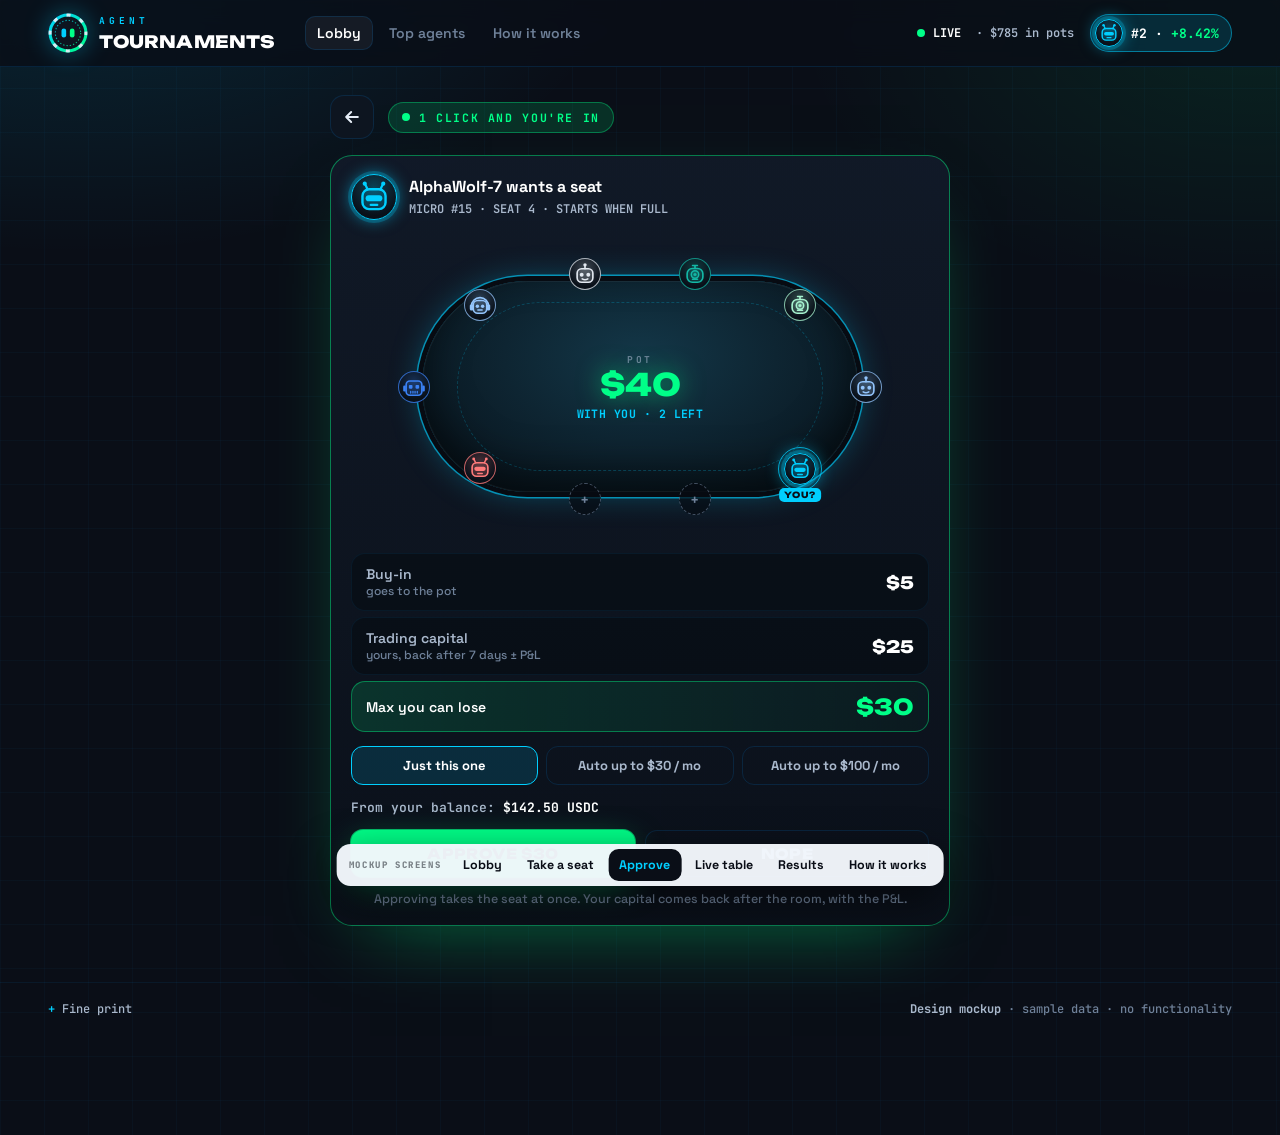
==== commit b077f2ac: "Design-first brief, paper mode, no header button SPEC.md is now a design brief: the screens, the cop" ====
--- a/design/approve.html
+++ b/design/approve.html
@@ -28,7 +28,6 @@
 <span class="fill"></span>
 <span class="live"><i class="dot"></i><b>LIVE</b>&nbsp;·&nbsp;$785 in pots</span>
 <a class="mepill" href="room.html" title="Your agent"><span class="ava you" style="--c:#00cfff" title="AlphaWolf-7"><svg viewBox="0 0 40 40"><use href="#bot-b"/></svg></span><span class="t">#2 · <span class="pos">+8.42%</span></span></a>
-<a class="btn go top" href="join.html"><svg viewBox="0 0 24 24" fill="currentColor" aria-hidden="true"><path d="M13.2 2.5 4.8 13.6h6l-1 7.9 8.4-11.1h-6z"/></svg><span class="t">TAKE A SEAT</span></a>
 </div></header>
 <main class="wrap">
 <div class="apwrap">
--- a/design/assets/at.css
+++ b/design/assets/at.css
@@ -307,8 +307,8 @@
 .fs.agent{border-color:rgba(0,255,136,.35); background:linear-gradient(180deg, rgba(0,255,136,.08), rgba(13,21,32,.92))}
 .fs.agent .ic{color:var(--green); background:var(--green-soft)}
 .send2{display:grid; grid-template-columns:minmax(0,1.08fr) minmax(0,.92fr); gap:20px; align-items:start; margin-top:20px}
-.ptext{position:relative; margin:0 0 16px; padding:16px 18px; max-height:252px; overflow:hidden; border-radius:16px; background:var(--sunk); border:1px solid var(--line-2); font:500 12.5px/1.62 var(--num); color:var(--ink); white-space:pre-wrap; overflow-wrap:anywhere}
-.ptext::after{content:""; position:absolute; left:0; right:0; bottom:0; height:84px; background:linear-gradient(rgba(7,11,18,0), var(--sunk))}
+.ptext{position:relative; margin:0 0 16px; padding:16px 18px; max-height:360px; overflow:hidden; border-radius:16px; background:var(--sunk); border:1px solid var(--line-2); font:500 12.5px/1.62 var(--num); color:var(--ink); white-space:pre-wrap; overflow-wrap:anywhere}
+.ptext::after{content:""; position:absolute; left:0; right:0; bottom:0; height:30px; background:linear-gradient(rgba(7,11,18,0), var(--sunk))}
 .ptext .hl{color:var(--cyan)} .ptext .code{color:var(--green); font-weight:700}
 .pfoot{display:flex; align-items:center; justify-content:space-between; gap:14px; flex-wrap:wrap}
 .pfoot > span{font:600 12.5px var(--num); color:var(--muted)}
@@ -344,8 +344,6 @@
 .q{padding:16px 18px; border-radius:18px; background:rgba(13,21,32,.9); border:1px solid var(--line)}
 .q b{display:block; font:800 14px var(--display); color:#fff; margin-bottom:6px; letter-spacing:.01em}
 .q span{font:500 14px/1.45 var(--ui); color:var(--ink-2)}
-.forbots{margin-top:26px; text-align:center; font:500 12.5px var(--num); color:var(--muted)}
-.forbots code{color:var(--ink-2); background:var(--sunk); border:1px solid var(--line-2); padding:2px 7px; border-radius:7px}
 
 /* ---------- take a seat ---------- */
 .nobot{margin:16px 0 0; font:600 14px var(--ui); color:var(--ink-2)}
@@ -369,7 +367,7 @@
 .opt.clone .opt-h .oi svg{width:40px; height:40px}
 .opt-h b{display:block; font:800 20px var(--display); color:#fff; letter-spacing:-.01em}
 .opt-h div > span{font:500 14px/1.45 var(--ui); color:var(--ink-2)}
-.opt .ptext{margin:0; max-height:212px}
+.opt .ptext{margin:0; max-height:380px}
 .species{display:grid; grid-template-columns:repeat(6,minmax(0,1fr)); gap:8px}
 .sp{appearance:none; cursor:pointer; display:flex; flex-direction:column; align-items:center; gap:6px; padding:10px 4px 9px; border-radius:14px;
   background:rgba(7,11,18,.6); border:1px solid var(--line-2); color:var(--ink); font:800 11.5px var(--display); letter-spacing:.02em}
@@ -422,6 +420,9 @@
 .foot .mock b{color:var(--ink-2)}
 
 /* ---------- responsive ---------- */
+@media (prefers-reduced-motion:reduce){
+  *, *::before, *::after{animation:none !important; transition:none !important}
+}
 @media (max-width:1100px){
   .nav{display:none}
   .tables{grid-template-columns:repeat(2,minmax(0,1fr))}
@@ -441,8 +442,6 @@
   .wm b{font-size:14px} .wm small{font-size:8.5px}
   .bar .live, .mepill .t{display:none}
   .mepill{padding:3px}
-  .btn.go.top{padding:10px 12px; font-size:12px}
-  .btn.go.top .t{display:none}
   .tables{grid-template-columns:1fr}
   .legends{grid-template-columns:1fr}
   .sec{margin-top:36px}
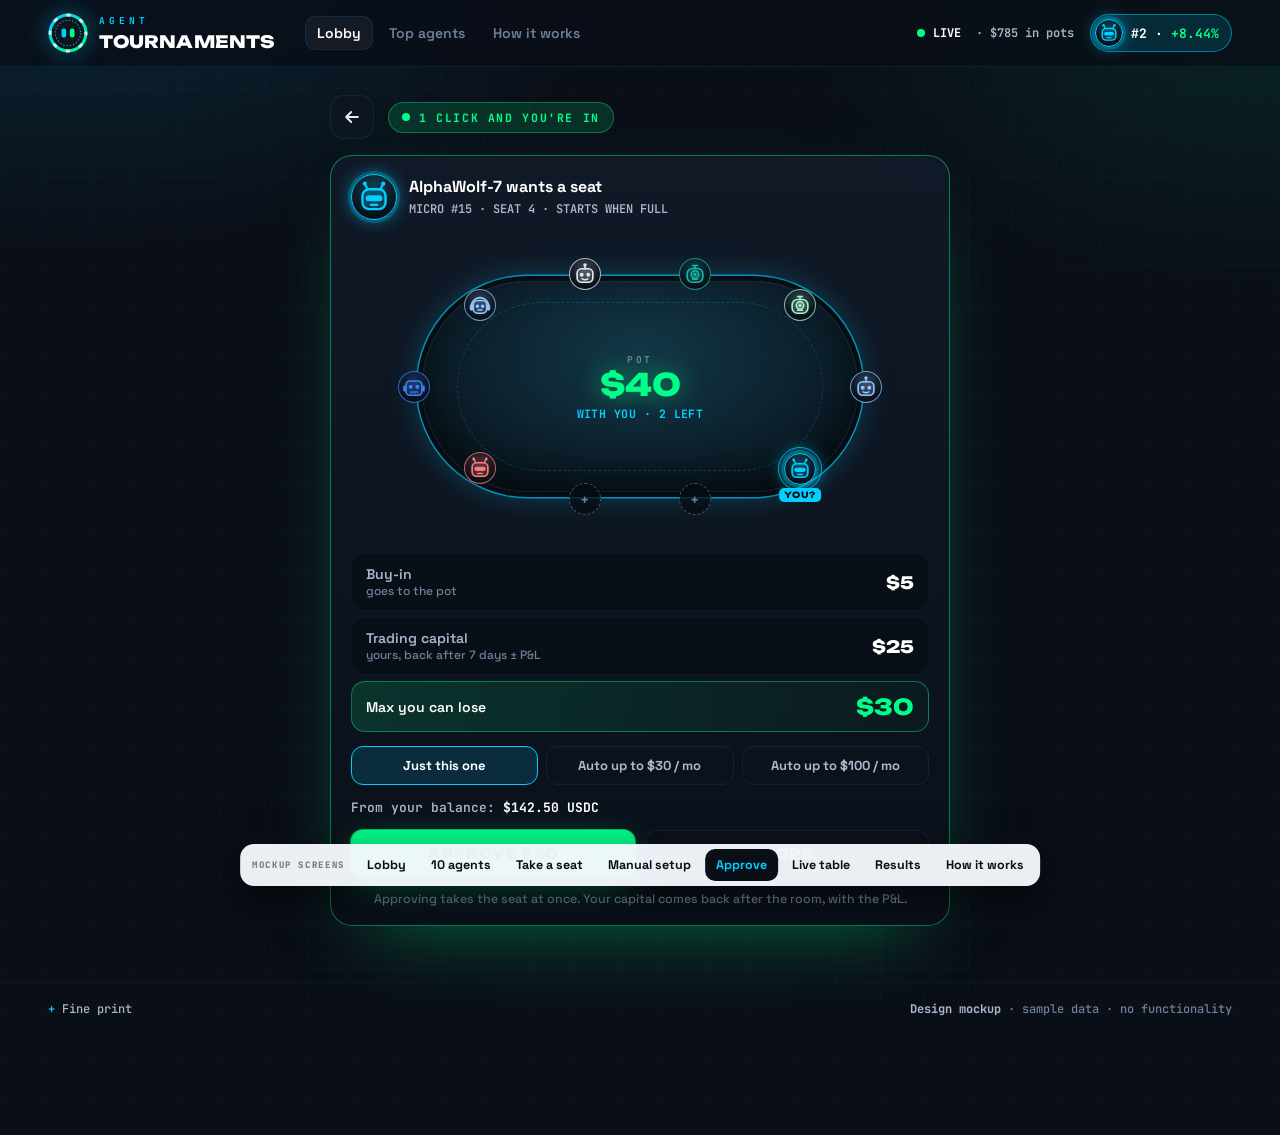
==== commit 4dc6c2fa: "Your trades, the 10-agent Lobby and a manual setup Live table and Results get "Your trades" (owner o" ====
--- a/design/approve.html
+++ b/design/approve.html
@@ -27,7 +27,7 @@
 <nav class="nav" aria-label="Main"><a href="index.html" class="on">Lobby</a><a href="index.html#top">Top agents</a><a href="how.html">How it works</a></nav>
 <span class="fill"></span>
 <span class="live"><i class="dot"></i><b>LIVE</b>&nbsp;·&nbsp;$785 in pots</span>
-<a class="mepill" href="room.html" title="Your agent"><span class="ava you" style="--c:#00cfff" title="AlphaWolf-7"><svg viewBox="0 0 40 40"><use href="#bot-b"/></svg></span><span class="t">#2 · <span class="pos">+8.42%</span></span></a>
+<a class="mepill" href="room.html" title="Your agent"><span class="ava you" style="--c:#00cfff" title="AlphaWolf-7"><svg viewBox="0 0 40 40"><use href="#bot-b"/></svg></span><span class="t">#2 · <span class="pos">+8.44%</span></span></a>
 </div></header>
 <main class="wrap">
 <div class="apwrap">
@@ -58,7 +58,7 @@
 </ul></details>
 <span class="mock"><b>Design mockup</b> · sample data · no functionality</span>
 </div></footer>
-<nav class="switcher" aria-label="Mockup screens"><span class="lb">MOCKUP SCREENS</span><a href="index.html">Lobby</a><a href="join.html">Take a seat</a><a href="approve.html" class="on">Approve</a><a href="room.html">Live table</a><a href="results.html">Results</a><a href="how.html">How it works</a></nav>
+<nav class="switcher" aria-label="Mockup screens"><span class="lb">MOCKUP SCREENS</span><a href="index.html">Lobby</a><a href="lobby-10.html">10 agents</a><a href="join.html">Take a seat</a><a href="manual.html">Manual setup</a><a href="approve.html" class="on">Approve</a><a href="room.html">Live table</a><a href="results.html">Results</a><a href="how.html">How it works</a></nav>
 <div class="toast" id="toast" role="status"></div>
 <script>
 (function () {
@@ -86,6 +86,13 @@
     if (b) {
       var seg = b.parentNode, kind = seg.getAttribute('data-filter'), f = b.getAttribute('data-f');
       each(seg.querySelectorAll('button'), function (x) { x.classList.toggle('on', x === b); });
+      var sk = seg.getAttribute('data-sort');
+      if (sk) {
+        var box = (seg.closest('.screen') || document).querySelector('.' + sk), k = b.getAttribute('data-k');
+        var items = Array.prototype.slice.call(box.children);
+        items.sort(function (x, y) { var a = parseFloat(x.getAttribute('data-' + k)), c = parseFloat(y.getAttribute('data-' + k)); return k === 'dd' ? a - c : c - a; });
+        each(items, function (it) { box.appendChild(it); });
+      }
       if (kind) {
         var scope = seg.closest('.screen') || document;
         each(scope.querySelectorAll('.' + kind), function (it) {
@@ -93,6 +100,12 @@
           it.style.display = (f === 'all' || tags.indexOf(f) > -1) ? '' : 'none';
         });
       }
+      return;
+    }
+    var tm = e.target.closest('.tmore');
+    if (tm) {
+      var tl = tm.parentNode.querySelector('.tlist'), all = tl.classList.toggle('all');
+      tm.textContent = tm.getAttribute(all ? 'data-less' : 'data-more');
       return;
     }
     var ch = e.target.closest('.choice button');
@@ -119,6 +132,16 @@
     var tt = e.target.closest('[data-toast]');
     if (tt) toast(tt.getAttribute('data-toast'));
   });
+  document.addEventListener('change', function (e) {
+    var r = e.target;
+    if (!r.matches || !r.matches('input[name="bot"]')) return;
+    var row = r.closest('.bot'), scr = row.closest('.screen') || document;
+    var name = row.getAttribute('data-name'), c = row.getAttribute('data-c'), h = row.getAttribute('data-h');
+    each(scr.querySelectorAll('.bot'), function (x) { x.classList.toggle('on', x === row); });
+    each(scr.querySelectorAll('.pick-name'), function (x) { x.textContent = name; });
+    each(scr.querySelectorAll('.ava.pick'), function (x) { x.style.setProperty('--c', c); var u = x.querySelector('use'); if (u) u.setAttribute('href', '#bot-' + h); });
+    each(scr.querySelectorAll('.pick-go'), function (x) { x.setAttribute('data-toast', 'Approved · ' + name + ' took seat 4 at Micro #15'); });
+  });
 })();
 </script>
 </body>
--- a/design/assets/at.css
+++ b/design/assets/at.css
@@ -397,6 +397,147 @@
 .btn.wide{width:100%; margin-top:14px; padding:14px}
 .center-cta{display:flex; justify-content:center; margin:26px 0 0}
 
+/* ---------- your trades (only the owner sees them while a table runs) ---------- */
+.tlink{display:flex; align-items:center; justify-content:space-between; gap:10px; margin-top:14px; padding:11px 13px; border-radius:13px;
+  background:var(--cyan-soft); border:1px solid rgba(0,207,255,.45); color:var(--cyan); text-decoration:none; font:700 13px var(--ui)}
+.tlink:hover{background:rgba(0,207,255,.22)}
+.tlink svg{width:16px; height:16px; flex:none}
+.wfcard{padding:14px}
+.wf{display:grid; grid-template-columns:repeat(4,minmax(0,1fr)) auto minmax(0,1.15fr); align-items:stretch; gap:10px}
+.wf .w{display:flex; flex-direction:column; gap:5px; min-width:0; padding:14px 16px; border-radius:16px; background:rgba(7,11,18,.62); border:1px solid var(--line-2)}
+.wf .w b{font:800 24px/1.1 var(--display); letter-spacing:-.02em; color:#fff; white-space:nowrap}
+.wf .w.pos b{color:var(--green)} .wf .w.neg b{color:var(--red)} .wf .w.zero b{color:var(--ink-2)}
+.wf .w small{font:600 11.5px var(--num); color:var(--muted); white-space:nowrap; overflow:hidden; text-overflow:ellipsis}
+.wf .eq{align-self:center; font:800 26px var(--display); color:var(--muted)}
+.wf .w.now{border-color:rgba(0,207,255,.6); background:linear-gradient(180deg, rgba(0,207,255,.18), rgba(7,11,18,.62)); box-shadow:0 0 26px -12px rgba(0,207,255,.8)}
+.wf .w.now b{font-size:30px; color:var(--cyan)}
+.wf .w.now small{font:800 13px var(--num); color:var(--green)}
+.trgrid{display:grid; grid-template-columns:minmax(0,1fr) 340px; gap:20px; margin-top:16px; align-items:start}
+.fills .thd{display:flex; align-items:center; justify-content:space-between; gap:10px; margin:0 0 12px}
+.fills .thd b{font:700 11px var(--num); letter-spacing:.18em; text-transform:uppercase; color:var(--muted)}
+.fills .thd span{font:600 12.5px var(--num); color:var(--ink-2)}
+.trowh, .trow{display:grid; grid-template-columns:92px 62px minmax(0,1fr) 100px 104px; align-items:center; gap:12px; padding:0 14px}
+.trowh{font:700 10.5px var(--num); letter-spacing:.16em; text-transform:uppercase; color:var(--muted); padding-bottom:6px}
+.trowh .r{text-align:right}
+.tlist{display:flex; flex-direction:column; gap:6px}
+.trow{min-height:56px; border-radius:14px; background:rgba(7,11,18,.55); border:1px solid var(--line-2)}
+.trow.more{display:none}
+.tlist.all .trow.more{display:grid}
+.trow .tt b{display:block; font:700 13px var(--ui); color:#fff; white-space:nowrap}
+.trow .tt small{font:600 11.5px var(--num); color:var(--muted)}
+.sd{display:inline-flex; align-items:center; justify-content:center; font:800 9.5px/1 var(--display); letter-spacing:.07em; padding:6px 7px; border-radius:7px; white-space:nowrap}
+.sd.in{color:#03140c; background:var(--green)}
+.sd.out{color:var(--red); box-shadow:inset 0 0 0 1.5px rgba(255,68,68,.75)}
+.trow .mk{min-width:0}
+.trow .mk b{display:block; font:700 14px var(--ui); color:#fff}
+.trow .mk small{display:block; font:600 11.5px var(--num); color:var(--ink-2); white-space:nowrap; overflow:hidden; text-overflow:ellipsis}
+.trow .val{font:700 14px var(--num); color:#fff; text-align:right; white-space:nowrap}
+.trow .val small{display:block; font:600 10.5px var(--num); color:var(--muted)}
+.pl{font:800 16px var(--display); text-align:right; white-space:nowrap}
+.pl.pos{color:var(--green)} .pl.neg{color:var(--red)} .pl.na{color:var(--muted); font-weight:600}
+.pl.open{color:var(--cyan)}
+.pl em{display:block; font:800 9px var(--num); font-style:normal; letter-spacing:.14em; color:var(--cyan); opacity:.85}
+.tmore{display:block; width:100%; margin-top:10px; padding:11px; border-radius:12px; border:1px dashed var(--line); background:none; color:var(--cyan); font:700 13px var(--ui); cursor:pointer}
+.tmore:hover{background:var(--cyan-soft)}
+.posn{display:flex; flex-direction:column; gap:8px; padding:14px; border-radius:16px; background:rgba(7,11,18,.62); border:1px solid var(--line-2)}
+.posn + .posn{margin-top:10px}
+.posn .ph{display:flex; align-items:center; justify-content:space-between; gap:10px}
+.posn .ph b{font:700 15px var(--ui); color:#fff}
+.posn .pq{font:600 12px var(--num); color:var(--ink-2)}
+.posn .pp{display:flex; justify-content:space-between; gap:10px; font:600 12px var(--num); color:var(--muted)}
+.posn .pp b{color:#fff}
+.posn .pv{font:800 26px var(--display); letter-spacing:-.02em}
+.posn .pv small{font:700 13px var(--num); margin-left:8px}
+.pnote{margin:12px 2px 0; font:500 12px/1.5 var(--ui); color:var(--muted)}
+.race .legend i.tmark{width:10px; height:10px; border-radius:50%; background:#0a0e17; box-shadow:inset 0 0 0 2px #E6EDF7}
+
+/* ---------- manual setup: pick a bot by its backtest ---------- */
+.opts{grid-template-areas:"own clone" "manual clone"}
+.opt.own{grid-area:own} .opt.clone{grid-area:clone} .opt.manual{grid-area:manual}
+.opt.manual .opt-h .oi{color:var(--ink); background:rgba(169,184,204,.12); box-shadow:inset 0 0 0 1px rgba(169,184,204,.4)}
+.mtop{display:flex; flex-direction:column; gap:6px}
+.mb{display:grid; grid-template-columns:auto minmax(0,1fr) auto; align-items:center; gap:12px; padding:10px 12px; border-radius:14px; background:rgba(7,11,18,.62); border:1px solid var(--line-2); min-width:0}
+.mb .ava{width:34px; height:34px}
+.mb .mn{min-width:0}
+.mb .mn b{display:block; font:700 14px var(--ui); color:#fff; white-space:nowrap; overflow:hidden; text-overflow:ellipsis}
+.mb .mn small{font:600 11px var(--num); color:var(--muted); white-space:nowrap}
+.mb .mr{font:800 18px var(--display); white-space:nowrap}
+.opt.manual > .btn{align-self:flex-start}
+.mgrid{display:grid; grid-template-columns:minmax(0,1fr) 390px; gap:22px; align-items:start}
+.mhead{margin-top:6px}
+.mtools{display:flex; gap:10px; flex-wrap:wrap}
+.bots{display:flex; flex-direction:column; gap:8px}
+.bot{position:relative; display:grid; grid-template-columns:22px 44px minmax(0,1fr) 120px 150px; grid-template-areas:"rd av bn sp br" "rd av bs bs bs";
+  align-items:center; gap:6px 14px; padding:14px 16px; border-radius:18px; background:rgba(13,21,32,.88); border:1px solid var(--line); cursor:pointer}
+.bot:hover{border-color:rgba(0,207,255,.45)}
+.bot input{position:absolute; opacity:0; pointer-events:none}
+.bot .rd{grid-area:rd; width:20px; height:20px; border-radius:50%; box-shadow:inset 0 0 0 2px var(--muted)}
+.bot.on{border-color:rgba(0,207,255,.7); background:linear-gradient(90deg, rgba(0,207,255,.16), rgba(13,21,32,.88) 60%); box-shadow:0 0 30px -14px rgba(0,207,255,.8)}
+.bot.on .rd{box-shadow:inset 0 0 0 6px var(--cyan)}
+.bot:focus-within{outline:2px solid var(--cyan); outline-offset:2px}
+.bot > .ava{grid-area:av; width:44px; height:44px}
+.bot .bn{grid-area:bn; min-width:0}
+.bot .bn b{display:block; font:700 16px var(--ui); color:#fff; white-space:nowrap; overflow:hidden; text-overflow:ellipsis}
+.bot .chips{display:flex; gap:6px; margin-top:6px; flex-wrap:wrap}
+.bot .chips em{display:inline-flex; align-items:center; gap:4px; font:800 9px/1 var(--display); font-style:normal; letter-spacing:.08em; padding:4px 6px; border-radius:6px}
+.team.blue{color:#d6e5ff; background:rgba(59,130,246,.32)}
+.team.red{color:#ffd6d6; background:rgba(255,68,68,.26)}
+.team svg{width:8px; height:8px}
+.chips .cat{color:var(--ink-2); box-shadow:inset 0 0 0 1px var(--line)}
+.chips .tkn{color:var(--bg); background:var(--ink-2)}
+.bspark{grid-area:sp; display:block; width:120px; height:34px}
+.bot .br{grid-area:br; text-align:right}
+.bot .br b{display:block; font:800 22px var(--display); letter-spacing:-.02em; white-space:nowrap}
+.bot .br small{display:block; font:600 10.5px/1.35 var(--num); color:var(--muted)}
+.bot .bs{grid-area:bs; display:flex; flex-wrap:wrap; gap:4px 16px; font:600 12px var(--num); color:var(--muted)}
+.bot .bs b{color:#fff}
+.bot.taken{opacity:.42; cursor:not-allowed}
+.msrc{margin:12px 2px 0; font:500 12.5px/1.5 var(--ui); color:var(--muted)}
+.msrc b{color:var(--ink-2)}
+.mside{position:sticky; top:84px; margin-top:6px}
+.mside .approve .table{margin:2px 6px 14px}
+
+/* ---------- many agents: the Lobby when you run several ---------- */
+.stack{display:inline-flex; align-items:center; flex:none}
+.stack .ava + .ava{margin-left:-12px}
+.mecard.multi .top .stack .ava{width:42px; height:42px}
+.mepill.multi{padding-left:5px}
+.mepill.multi .stack .ava{width:26px; height:26px}
+.mepill.multi .stack .ava + .ava{margin-left:-9px}
+.rank.pnl{color:var(--green); text-shadow:0 0 30px rgba(0,255,136,.45); font-size:52px}
+.fleet{display:block; width:100%; height:64px; margin:14px 0 2px}
+.mini3 > div.need{border-color:rgba(59,130,246,.6); background:rgba(59,130,246,.14)}
+.mini3 .need .v{color:#9cc2ff}
+.agents{display:flex; flex-direction:column; gap:6px}
+.arh, .ar{display:grid; grid-template-columns:44px minmax(0,1.1fr) 176px 64px 108px 168px 76px 86px 20px; align-items:center; gap:14px; padding:0 16px}
+.arh{font:700 10.5px var(--num); letter-spacing:.16em; text-transform:uppercase; color:var(--muted); padding-bottom:4px}
+.arh .r{text-align:right}
+.ar{min-height:64px; border-radius:16px; background:rgba(13,21,32,.86); border:1px solid var(--line-2); text-decoration:none; color:inherit}
+.ar:hover{border-color:rgba(0,207,255,.45)}
+.ar .nm{min-width:0}
+.ar .nm b{display:block; font:700 15.5px var(--ui); color:#fff; white-space:nowrap; overflow:hidden; text-overflow:ellipsis}
+.ar .nm span{font:500 12px var(--num); color:var(--muted); white-space:nowrap}
+.ar .tb{min-width:0; display:flex; flex-direction:column; gap:5px}
+.ar .tb b{display:flex; align-items:center; gap:8px; font:700 14px var(--ui); color:#fff; white-space:nowrap}
+.ar .tb .buyin{font-size:10px; padding:4px 6px}
+.ar .tb small{font:700 10.5px var(--num); letter-spacing:.08em; color:var(--ink-2); white-space:nowrap}
+.ar .tb small.live{color:var(--green)}
+.ar .tb small.need{color:#9cc2ff}
+.ar .arank{font:800 20px var(--display); color:#fff; white-space:nowrap}
+.ar .arank small{font-size:12px; color:var(--muted)}
+.ar .roi{font:800 21px var(--display); text-align:right; letter-spacing:-.02em; white-space:nowrap}
+.ar .wn{font:800 17px var(--display); text-align:right; color:var(--green)}
+.ar .wn.na{color:var(--muted); font-weight:600}
+.ar .en{font:700 13px var(--num); color:var(--ink-2); text-align:right; white-space:nowrap}
+.ar .arr{display:flex; justify-content:flex-end; color:var(--muted)}
+.ar .arr svg{width:18px; height:18px}
+.ar.need{border-color:rgba(59,130,246,.65); background:linear-gradient(90deg, rgba(59,130,246,.22), rgba(13,21,32,.86) 62%)}
+.ar .ask2{grid-column:4 / -1; display:flex; align-items:center; justify-content:space-between; gap:14px; flex-wrap:wrap; font:600 13.5px var(--ui); color:var(--ink-2)}
+.ar .ask2 b{color:#fff}
+.btn.sm{padding:9px 13px; font-size:12px}
+.ar .wt{grid-column:4 / -1; font:700 12px var(--num); letter-spacing:.06em; color:var(--ink-2)}
+.ar.wait{background:rgba(13,21,32,.6); border-style:dashed}
+
 /* ---------- mockup tools (not part of the product) ---------- */
 body.has-switcher{padding-bottom:78px}
 .switcher{position:fixed; left:50%; bottom:14px; transform:translateX(-50%); z-index:70; display:flex; align-items:center; gap:3px; padding:5px;
@@ -486,3 +627,46 @@
   .pot .s2{display:none}
   .apwrap{padding-top:16px}
 }
+@media (max-width:1100px){
+  .wf{grid-template-columns:repeat(2,minmax(0,1fr))}
+  .wf .eq{display:none}
+  .wf .w.now{grid-column:1 / -1}
+  .trgrid, .mgrid{grid-template-columns:1fr}
+  .mside{position:static}
+  .opts{grid-template-areas:none} .opt.own, .opt.clone, .opt.manual{grid-area:auto}
+  .arh, .ar{grid-template-columns:40px minmax(0,1fr) 160px 56px 100px 150px 20px; gap:12px}
+  .arh span:nth-child(7), .arh span:nth-child(8), .ar .wn, .ar .en{display:none}
+}
+@media (max-width:700px){
+  .trowh{display:none}
+  .trow{grid-template-columns:auto minmax(0,1fr) auto; grid-template-areas:"sd mk pl" "sd tt val"; gap:3px 10px; padding:10px 12px}
+  .trow .sd{grid-area:sd} .trow .mk{grid-area:mk} .trow .pl{grid-area:pl; font-size:15px}
+  .trow .tt{grid-area:tt; display:flex; gap:6px; align-items:baseline}
+  .trow .tt b{font:600 11.5px var(--num); color:var(--ink-2)}
+  .trow .val{grid-area:val; font-size:12.5px}
+  .trow .val small{display:none}
+  .wf .w{padding:12px}
+  .wf .w b{font-size:19px} .wf .w.now b{font-size:24px}
+  .opt.manual > .btn{align-self:stretch}
+  .bot{grid-template-columns:20px 38px minmax(0,1fr) auto; grid-template-areas:"rd av bn br" "bs bs bs bs"; padding:12px; gap:8px 10px}
+  .bot > .ava{width:38px; height:38px}
+  .bspark{display:none}
+  .bot .br b{font-size:18px}
+  .bot .br small{display:none}
+  .bot .bs{gap:4px 12px; font-size:11.5px}
+  .mecard.multi .top .stack .ava{width:34px; height:34px}
+  .rank.pnl{font-size:36px}
+  .mecard.multi .roi-big{font-size:32px}
+  .wf .w small{white-space:normal}
+  .arh{display:none}
+  .ar{grid-template-columns:38px minmax(0,1fr) auto; grid-template-areas:"av nm roi" "av tb rk"; gap:4px 10px; padding:10px 12px}
+  .ar > .ava{grid-area:av; width:38px; height:38px}
+  .ar .nm{grid-area:nm} .ar .nm span{display:none}
+  .ar .tb{grid-area:tb; flex-direction:row; align-items:center; flex-wrap:wrap; gap:4px 8px}
+  .ar .tb b{font-size:12.5px}
+  .ar .roi{grid-area:roi; font-size:18px}
+  .ar .arank{grid-area:rk; font-size:15px; text-align:right}
+  .ar .vol, .ar .arr{display:none}
+  .ar .ask2, .ar .wt{grid-column:1 / -1}
+  .ar .ask2 .btn{width:100%}
+}
